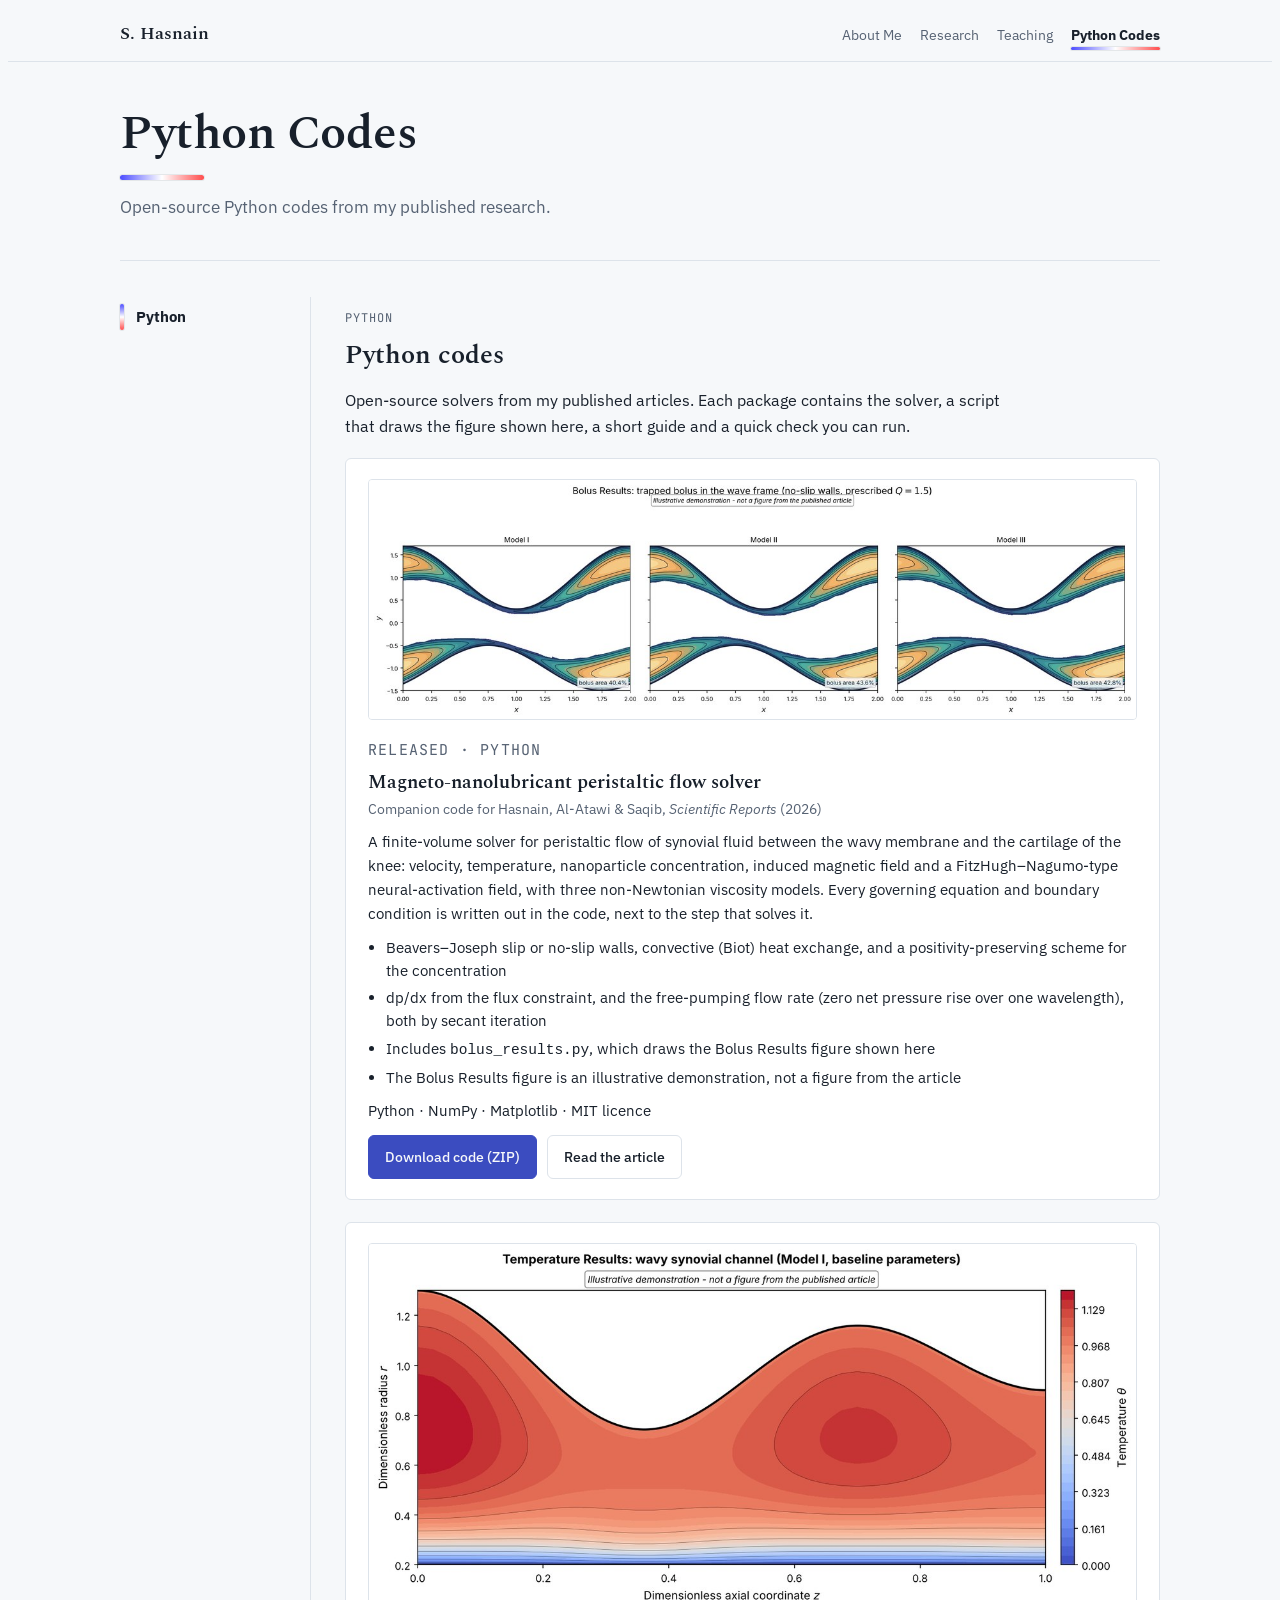
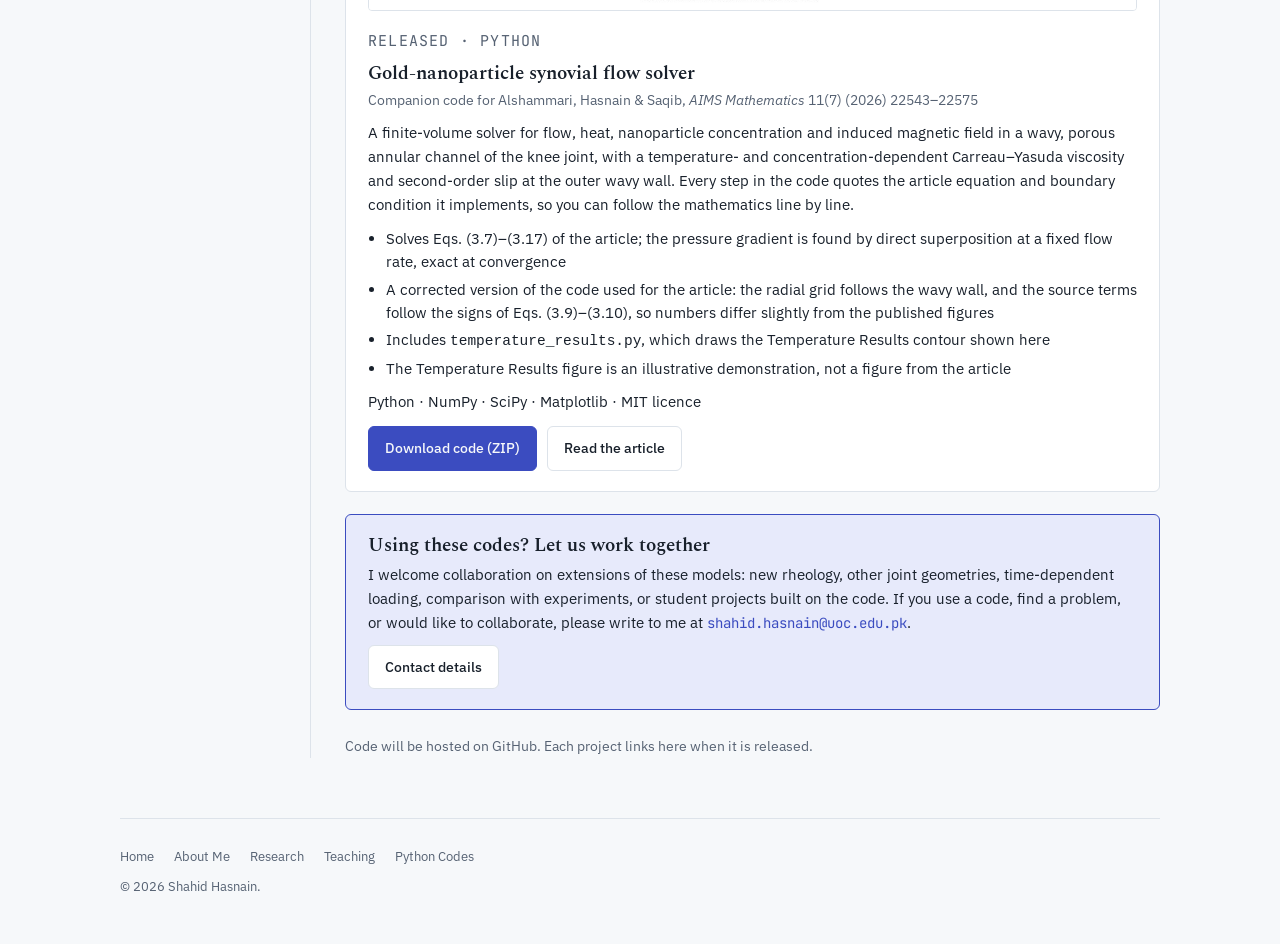
==== codes.html @ 3f94b934 "First version of the website" ====
<!doctype html>
<html lang="en">
<head>
<meta charset="utf-8">
<meta name="viewport" content="width=device-width, initial-scale=1">
<title>Python Codes · Shahid Hasnain, PhD</title>
<meta name="description" content="Shahid Hasnain, PhD: computational applied mathematician working on numerical methods for nonlinear PDEs, mathematical biology and biofluids.">
<link rel="preconnect" href="https://fonts.googleapis.com">
<link rel="preconnect" href="https://fonts.gstatic.com" crossorigin>
<link rel="stylesheet" href="https://fonts.googleapis.com/css2?family=Spectral:ital,wght@0,400;0,600;1,400&family=IBM+Plex+Sans:wght@400;500;600&family=JetBrains+Mono:wght@400;500&display=swap">
<link rel="stylesheet" href="style.css">
<script>document.documentElement.classList.add('js')</script>
</head>
<body>
<nav>
  <div class="wrap">
    <a class="name" href="index.html">S. Hasnain</a>
    <ul>
      <li><a href="about.html">About Me</a></li>
      <li><a href="research.html">Research</a></li>
      <li><a href="teaching.html">Teaching</a></li>
      <li><a href="codes.html" aria-current="page">Python Codes</a></li>
    </ul>
  </div>
</nav>

<main class="wrap" id="top">
  <header class="page-head">
    <h1>Python Codes</h1>
    <p>Open-source Python codes from my published research.</p>
  </header>

<div class="sub-layout">
  <aside class="subnav" aria-label="Python Codes">
    <ul>
      <li><a href="codes.html" aria-current="page">Python</a></li>
    </ul>
  </aside>
  <div class="sub-main">
  <section id="python">
    <header><p class="label">Python</p><h2>Python codes</h2></header>
    <div>
        <p class="panel-intro">Open-source solvers from my published articles. Each package contains the solver, a script that draws the figure shown here, a short guide and a quick check you can run.</p>
        <article class="code-item" id="code-scirep2026">
          <img src="code-scirep2026-bolus.jpg" alt="Bolus Results: trapped bolus in the wave frame for viscosity Models I, II and III, computed with the solver" width="1200" height="374" loading="lazy">
          <div>
            <p class="label">Released · Python</p>
            <h3>Magneto-nanolubricant peristaltic flow solver</h3>
            <p class="code-who">Companion code for Hasnain, Al-Atawi &amp; Saqib, <i>Scientific Reports</i> (2026)</p>
            <p>A finite-volume solver for peristaltic flow of synovial fluid between the wavy membrane and the cartilage of the knee: velocity, temperature, nanoparticle concentration, induced magnetic field and a FitzHugh–Nagumo-type neural-activation field, with three non-Newtonian viscosity models. Every governing equation and boundary condition is written out in the code, next to the step that solves it.</p>
            <ul class="code-points">
              <li>Beavers–Joseph slip or no-slip walls, convective (Biot) heat exchange, and a positivity-preserving scheme for the concentration</li>
              <li>dp/dx from the flux constraint, and the free-pumping flow rate (zero net pressure rise over one wavelength), both by secant iteration</li>
              <li>Includes <code>bolus_results.py</code>, which draws the Bolus Results figure shown here</li>
              <li>The Bolus Results figure is an illustrative demonstration, not a figure from the article</li>
            </ul>
            <p class="meta">Python · NumPy · Matplotlib · MIT licence</p>
            <p class="actions">
              <a class="btn primary" href="scirep2026-magneto-nanolubricant.zip" download>Download code (ZIP)</a>
              <a class="btn" href="https://doi.org/10.1038/s41598-026-71090-4" target="_blank" rel="noopener">Read the article</a>
            </p>
          </div>
        </article>
        <article class="code-item" id="code-aims2026">
          <img src="code-aims2026-contour.jpg" alt="Temperature Results: temperature contour over one wave period of the wavy synovial channel, Model I, computed with the solver" width="1200" height="572" loading="lazy">
          <div>
            <p class="label">Released · Python</p>
            <h3>Gold-nanoparticle synovial flow solver</h3>
            <p class="code-who">Companion code for Alshammari, Hasnain &amp; Saqib, <i>AIMS Mathematics</i> 11(7) (2026) 22543–22575</p>
            <p>A finite-volume solver for flow, heat, nanoparticle concentration and induced magnetic field in a wavy, porous annular channel of the knee joint, with a temperature- and concentration-dependent Carreau–Yasuda viscosity and second-order slip at the outer wavy wall. Every step in the code quotes the article equation and boundary condition it implements, so you can follow the mathematics line by line.</p>
            <ul class="code-points">
              <li>Solves Eqs. (3.7)–(3.17) of the article; the pressure gradient is found by direct superposition at a fixed flow rate, exact at convergence</li>
              <li>A corrected version of the code used for the article: the radial grid follows the wavy wall, and the source terms follow the signs of Eqs. (3.9)–(3.10), so numbers differ slightly from the published figures</li>
              <li>Includes <code>temperature_results.py</code>, which draws the Temperature Results contour shown here</li>
              <li>The Temperature Results figure is an illustrative demonstration, not a figure from the article</li>
            </ul>
            <p class="meta">Python · NumPy · SciPy · Matplotlib · MIT licence</p>
            <p class="actions">
              <a class="btn primary" href="aims2026-synovial-nanofluid.zip" download>Download code (ZIP)</a>
              <a class="btn" href="https://doi.org/10.3934/math.2026911" target="_blank" rel="noopener">Read the article</a>
            </p>
          </div>
        </article>
        <div class="collab-note">
          <h3>Using these codes? Let us work together</h3>
          <p>I welcome collaboration on extensions of these models: new rheology, other joint geometries, time-dependent loading, comparison with experiments, or student projects built on the code. If you use a code, find a problem, or would like to collaborate, please write to me at <span class="em">shahid.hasnain@uoc.edu.pk</span>.</p>
          <p class="actions"><a class="btn" href="about.html">Contact details</a></p>
        </div>
        <p class="note">Code will be hosted on GitHub. Each project links here when it is released.</p>
      
    </div>
  </section>

  </div>
</div>

  <footer>
    <ul class="foot-links">
      <li><a href="index.html">Home</a></li>
      <li><a href="about.html">About Me</a></li>
      <li><a href="research.html">Research</a></li>
      <li><a href="teaching.html">Teaching</a></li>
      <li><a href="codes.html">Python Codes</a></li>
    </ul>
    <p>© 2026 Shahid Hasnain.</p>
  </footer>
</main>
<script src="main.js"></script>
</body>
</html>
---- style.css ----
/* Layout: single reading column (max 1040px), hero splits into text + live Gray–Scott field, sections stacked with a left label rail on wide screens */
:root{
  --bg:#f6f8fa; --surface:#ffffff; --ink:#18202b; --muted:#566273; --line:#dde3ea;
  --accent:#3b4cc0; --accent-soft:#e7eafb; --warm:#b40426;
  --display:"Spectral", Georgia, "Times New Roman", serif;
  --body:"IBM Plex Sans", system-ui, -apple-system, "Segoe UI", sans-serif;
  --mono:"JetBrains Mono", ui-monospace, "SFMono-Regular", Consolas, monospace;
}
@media (prefers-color-scheme: dark){
  :root:not([data-theme="light"]){
    --bg:#10141b; --surface:#171d26; --ink:#e6eaf0; --muted:#9aa6b6; --line:#28313d;
    --accent:#8e9cf2; --accent-soft:#1e2540; --warm:#f07a8a; color-scheme:dark;
  }
}
:root[data-theme="dark"]{
  --bg:#10141b; --surface:#171d26; --ink:#e6eaf0; --muted:#9aa6b6; --line:#28313d;
  --accent:#8e9cf2; --accent-soft:#1e2540; --warm:#f07a8a; color-scheme:dark;
}
*{box-sizing:border-box}
body{background:var(--bg);color:var(--ink);font-family:var(--body);font-size:16px;line-height:1.6;padding-inline:20px}
a{color:var(--accent);text-decoration-thickness:1px;text-underline-offset:3px}
a:focus-visible,button:focus-visible{outline:2px solid var(--accent);outline-offset:3px;border-radius:3px}
.wrap{max-width:1040px;margin:0 auto}
h1,h2,h3{font-family:var(--display);font-weight:600;text-wrap:balance;line-height:1.15;margin:0}
.label{font-family:var(--mono);font-size:12px;letter-spacing:.08em;text-transform:uppercase;color:var(--muted)}

/* nav */
nav{position:sticky;top:env(safe-area-inset-top,0px);z-index:5;background:var(--bg);border-bottom:1px solid var(--line);margin-inline:-20px;padding:12px 20px}
nav .wrap{display:flex;gap:20px;align-items:center;justify-content:space-between;flex-wrap:wrap}
nav .name{font-family:var(--display);font-weight:600;font-size:18px;color:var(--ink);text-decoration:none}
nav ul{list-style:none;display:flex;gap:18px;margin:0;padding:0;flex-wrap:wrap}
nav ul a{color:var(--muted);text-decoration:none;font-size:14px}
nav ul a:hover{color:var(--accent)}

/* hero */
.hero{display:grid;grid-template-columns:1fr;gap:48px;align-items:center;padding-block:24px 48px}
.hero > *{min-width:0}
.hero h1{font-size:clamp(38px,6vw,58px);letter-spacing:-.01em}
.hero .role{font-size:17px;color:var(--ink);font-weight:500;margin:10px 0 18px}
.thesis{font-family:var(--display);font-style:italic;font-size:clamp(21px,2.6vw,26px);line-height:1.4;max-width:44ch;margin:0 0 12px}
.thesis em{color:var(--accent);font-style:italic}
.actions{display:flex;gap:12px;flex-wrap:wrap}
.btn{display:inline-flex;align-items:center;gap:8px;padding:10px 16px;border-radius:6px;font-size:14px;font-weight:500;text-decoration:none;border:1px solid var(--line);color:var(--ink);background:var(--surface);cursor:pointer;font-family:inherit}
.btn.primary{background:var(--accent);border-color:var(--accent);color:var(--bg)}
.field{margin:0}
.field canvas{display:block;width:100%;max-width:100%;aspect-ratio:1;border-radius:4px;image-rendering:pixelated;background:#3b4cc0}
.field figcaption{font-family:var(--mono);font-size:12px;color:var(--muted);margin-top:10px;line-height:1.5}
.eq{font-family:var(--mono);font-size:12.5px;color:var(--ink);margin-top:6px;overflow-x:auto;white-space:nowrap}

/* metrics */
.metrics{display:grid;grid-template-columns:repeat(4,1fr);border-block:1px solid var(--line);margin-bottom:8px}
.metric{padding:18px 4px}
.metric + .metric{border-left:1px solid var(--line);padding-left:20px}
.metric b{display:block;font-family:var(--display);font-size:32px;font-weight:600;font-variant-numeric:tabular-nums;line-height:1.1}
.metric span{font-size:13px;color:var(--muted)}
.metrics-note{font-size:12px;color:var(--muted);margin:0 0 8px}

/* sections */
section{display:grid;grid-template-columns:200px 1fr;gap:32px;padding-block:52px;border-bottom:1px solid var(--line)}
section > *{min-width:0}
section > header h2{font-size:26px;margin-top:6px}
.prose{max-width:66ch}
.prose p{margin:0 0 14px}

.themes{display:grid;grid-template-columns:repeat(3,1fr);gap:28px}
.theme h3{font-size:19px;margin:8px 0 8px}
.theme p{margin:0;color:var(--muted);font-size:15px}
.theme .label{color:var(--warm)}

.grant{background:var(--surface);border:1px solid var(--line);border-radius:6px;padding:20px 22px;margin-top:24px;max-width:66ch}
.grant h3{font-size:18px;margin:6px 0 6px}
.grant p{margin:0;font-size:15px;color:var(--muted)}

/* publications */
.pub-tools{display:flex;gap:8px;margin-bottom:18px;flex-wrap:wrap}
.chip{font-family:var(--mono);font-size:12px;padding:5px 10px;border-radius:99px;border:1px solid var(--line);background:transparent;color:var(--muted);cursor:pointer}
.chip[aria-pressed="true"]{background:linear-gradient(90deg,#6d91bf 0%,#a7c0ca 35%,#e1d8e1 70%,#d8c6bc 100%);color:#18202b;font-weight:700;border-color:rgba(24,32,43,.15)}
ol.pubs{list-style:none;margin:0;padding:0;counter-reset:p}
ol.pubs li{display:grid;grid-template-columns:44px 1fr;gap:10px;padding-block:14px;border-top:1px solid var(--line)}
ol.pubs li > *{min-width:0}
ol.pubs .yr{font-family:var(--mono);font-size:13px;color:var(--muted);font-variant-numeric:tabular-nums;padding-top:2px}
ol.pubs .t{font-family:var(--display);font-size:17.5px;line-height:1.35;display:block}
ol.pubs .a{font-size:14px;color:var(--muted);display:block;margin-top:4px}
ol.pubs .a strong{color:var(--ink);font-weight:600}
ol.pubs .j{font-size:14px;display:block;margin-top:2px}
ol.pubs .j i{color:var(--ink)}
.tag{font-family:var(--mono);font-size:11.5px;font-weight:700;letter-spacing:.04em;color:#18202b;background:linear-gradient(90deg,#6d91bf 0%,#a7c0ca 35%,#e1d8e1 70%,#d8c6bc 100%);border:1px solid rgba(24,32,43,.12);border-radius:99px;padding:1px 9px;margin-left:8px;white-space:nowrap}
.ca{font-size:.8em;vertical-align:super;line-height:0;margin-left:1px}
.pub-note{font-size:13.5px;color:var(--muted);margin:0 0 6px}
.doi{font-family:var(--mono);font-size:12.5px;word-break:break-all}

/* timeline */
.tl{list-style:none;margin:0;padding:0}
.tl li{display:grid;grid-template-columns:140px 1fr;gap:16px;padding-block:14px;border-top:1px solid var(--line)}
.tl li > *{min-width:0}
.tl .when{font-family:var(--mono);font-size:13px;color:var(--muted);font-variant-numeric:tabular-nums;padding-top:3px}
.tl h3{font-size:18px}
#education .tl h3::after,#experience .tl h3::after,#certificates .tl h3::after{content:"";display:block;width:64px;height:4px;border-radius:2px;margin:7px 0 6px;background:linear-gradient(90deg,#4d4dff 0%,#ffffff 50%,#ff4d4d 100%);box-shadow:0 0 0 1px rgba(24,32,43,.08)}
.tl .where{font-size:14px;color:var(--muted);margin-top:2px}
.tl p{margin:6px 0 0;font-size:15px}
.sub{font-family:var(--display);font-size:20px;margin:30px 0 4px}
.sub:first-child{margin-top:0}

.cols{display:grid;grid-template-columns:repeat(2,1fr);gap:28px}
.cols > *{min-width:0}
.cols h3{font-size:18px;margin-bottom:8px}
.cols p,.cols ul{margin:0;font-size:15px}
.cols ul{padding-left:18px}

/* contact */
.contact{display:grid;grid-template-columns:repeat(2,1fr);gap:14px;max-width:640px}
.c{background:var(--surface);border:1px solid var(--line);border-radius:6px;padding:14px 16px;min-width:0}
.c .v{font-family:var(--mono);font-size:14px;word-break:break-all;margin-top:4px;display:block}
.copy{margin-top:8px;font-size:12px;padding:4px 10px}
.who{display:flex;gap:16px;align-items:center;margin-bottom:14px}
.avatar{width:72px;height:72px;border-radius:50%;object-fit:cover;border:2px solid var(--line);flex:none}
.classroom{grid-column:1/-1;margin:0 0 8px}
.classroom img{width:100%;border-radius:6px;display:block}
.classroom figcaption{font-size:13px;color:var(--muted);margin-top:8px}
.role .sep{color:var(--line);margin:0 4px}
.kw{list-style:none;display:flex;flex-wrap:wrap;gap:6px;margin:0 0 18px;padding:0}
.kw li{font-size:12.5px;padding:3px 10px;border-radius:99px;background:var(--accent-soft);color:var(--accent)}
.now{font-size:13.5px;color:var(--muted);margin:0 0 22px}
.journey{list-style:none;margin:0;padding:0;display:grid;grid-template-columns:repeat(2,1fr);gap:20px}
.stage{min-width:0;position:relative;padding-top:22px}
.stage::before{content:"";position:absolute;top:0;left:0;right:0;height:6px;border-radius:3px;background:linear-gradient(90deg,#2f1337 0%,#531e7d 10%,#5e59b0 20%,#6d91bf 30%,#a7c0ca 40%,#e1d8e1 50%,#cfb19c 60%,#bf735d 70%,#9d3a4f 80%,#62184b 90%,#2f1436 100%)}
.stage.next{grid-column:1/-1}
.stage.next dd{max-width:66ch}
.stage h3{font-size:20px;margin:6px 0 12px}
.stage dl{margin:0;display:grid;gap:4px}
.stage dt{font-family:var(--mono);font-size:11.5px;letter-spacing:.06em;text-transform:uppercase;color:var(--muted);margin-top:8px}
.stage dd{margin:0;font-size:15px}
.collab{margin:24px 0 0;font-size:15px;max-width:66ch}
.collab .label{display:block;margin-bottom:4px}
@media (max-width:820px){.journey{grid-template-columns:1fr}}
.answer{font-size:17px;max-width:46ch;margin:0 0 20px}
.answer em{color:var(--accent);font-style:normal;font-weight:500}
.kw2{display:grid;grid-template-columns:118px 1fr;gap:14px 16px;margin:0 0 22px;align-items:start}
.kw2 dt{font-family:var(--mono);font-size:13px;font-weight:500;letter-spacing:.08em;text-transform:uppercase;color:var(--muted);padding-top:7px}
.kw2 dd{margin:0;min-width:0}
.kw2 ul{list-style:none;display:flex;flex-wrap:wrap;gap:8px;margin:0;padding:0}
.kw2 li{font-size:14px;font-weight:600;line-height:1.35;padding:5px 13px;border-radius:99px;border:1px solid rgba(24,32,43,.12);background:linear-gradient(90deg,#a8a8ff 0%,#ffffff 50%,#ffa8a8 100%);color:#18202b}
@media (max-width:480px){.kw2{grid-template-columns:1fr;gap:4px}.kw2 dd{margin-bottom:8px}}
.kw2 li.emerging span{color:#4a5563;font-weight:500}
.tl .em{font-family:var(--mono);font-size:13px;word-break:break-all}
.tl .mark{color:var(--accent);font-weight:500}
/* banner: photo with title over a dark bottom gradient (text always light, independent of theme) */
:root{--on-image:#ffffff;--shade:rgba(10,14,24,.88)}
.banner{position:relative;margin:0 0 30px;border-radius:8px;overflow:hidden;background:#1b2130}
.banner img{display:block;width:100%;max-width:100%;aspect-ratio:16/8;object-fit:cover;object-position:50% 30%}
.banner-text{position:absolute;inset:auto 0 0 0;padding:90px 32px 28px;background:linear-gradient(to top,var(--shade) 0%,var(--shade) 35%,rgba(10,14,24,0) 100%);color:var(--on-image)}
.banner .kicker{font-family:var(--mono);font-size:13px;letter-spacing:.14em;text-transform:uppercase;margin:0 0 8px;opacity:.9}
.banner h1{color:var(--on-image);font-size:clamp(34px,5.5vw,58px)}
.banner .role{color:var(--on-image);opacity:.92;margin:8px 0 0;font-size:clamp(14px,1.8vw,18px);font-weight:400}
.banner .role .sep{color:var(--on-image);opacity:.5}
@media (max-width:640px){
  .banner img{aspect-ratio:4/5;object-position:35% 30%}
  .banner-text{padding:70px 18px 18px}
}
.tabs{position:relative;display:flex;gap:4px;border-bottom:1px solid var(--line);margin-bottom:22px;overflow-x:auto;padding-bottom:4px}
.tab{position:relative;display:inline-flex;flex-direction:column;align-items:center;font:inherit;font-size:14.5px;font-weight:500;padding:10px 14px;border:0;background:transparent;color:var(--muted);cursor:pointer;white-space:nowrap}
.tab::before{content:attr(data-label);font-weight:700;height:0;visibility:hidden;overflow:hidden}
.tab::after{content:"";position:absolute;left:14px;right:14px;bottom:-4px;height:2px;border-radius:1px;background:linear-gradient(90deg,#4d4dff 0%,#ffffff 50%,#ff4d4d 100%);opacity:0;transition:opacity .2s}
.tab:hover{color:var(--ink)}
.tab:hover::after{opacity:.45}
.tab[aria-selected="true"]{color:var(--ink);font-weight:700}
.tab[aria-selected="true"]::after{opacity:0}
.tab-ink{position:absolute;bottom:0;left:0;width:0;height:4px;border-radius:2px;background:linear-gradient(90deg,#4d4dff 0%,#ffffff 50%,#ff4d4d 100%);box-shadow:0 0 0 1px rgba(24,32,43,.08);transition:left .3s ease,width .3s ease;pointer-events:none}
@media (prefers-reduced-motion:reduce){.tab-ink{transition:none}}
.panel-intro{margin:0 0 18px;max-width:66ch}
.cards{display:grid;grid-template-columns:repeat(3,1fr);gap:16px}
.card{min-width:0;background:var(--surface);border:1px solid var(--line);border-radius:6px;padding:16px 18px;display:flex;flex-direction:column;gap:6px}
.card h3{font-size:17.5px}
.card p{margin:0;font-size:14.5px}
.card .meta{margin-top:auto;padding-top:8px;font-family:var(--mono);font-size:12px;color:var(--muted)}
.empty{border:1px dashed var(--line);border-radius:6px;padding:22px;max-width:66ch}
.empty h3{font-size:18px;margin-bottom:6px}
.empty p{margin:0;font-size:14.5px;color:var(--muted)}
.note{font-size:13.5px;color:var(--muted);margin:16px 0 0}
@media (max-width:820px){.cards{grid-template-columns:1fr}}
.svc{display:grid;grid-template-columns:repeat(3,1fr);gap:16px}
.svc-main{grid-column:1/-1;min-width:0;background:var(--accent-soft);border-radius:6px;padding:20px 22px;display:flex;flex-direction:column;gap:6px}
.svc-main h3{font-size:21px}
.svc-main p{margin:0;max-width:66ch;font-size:15px}
.levels{display:grid;grid-template-columns:repeat(3,1fr);gap:18px;margin:12px 0 4px}
.levels > *{min-width:0}
.lvl{font-family:var(--display);font-weight:600;font-size:16.5px;margin:0 0 10px}
.lvl::after{content:"";display:block;width:64px;height:4px;border-radius:2px;margin-top:6px;background:linear-gradient(90deg,#4d4dff 0%,#ffffff 50%,#ff4d4d 100%);box-shadow:0 0 0 1px rgba(24,32,43,.08)}
.levels .subjects{margin:0}
.levels .subjects li{font-size:13.5px;font-weight:700;color:#18202b;background:linear-gradient(90deg,#6d91bf 0%,#a7c0ca 35%,#e1d8e1 70%,#d8c6bc 100%);border:1px solid rgba(24,32,43,.12);padding:3px 11px}
.svc-meta{display:grid;gap:4px;margin-top:8px;padding-top:12px;border-top:1px solid var(--line)}
.svc-meta p{font-size:14.5px}
@media (max-width:820px){.levels{grid-template-columns:1fr}}
.subjects{list-style:none;display:flex;flex-wrap:wrap;gap:6px;margin:8px 0 0;padding:0}
.subjects li{font-size:13px;padding:3px 10px;border-radius:99px;background:var(--surface);color:var(--ink);border:1px solid var(--line)}
.acad{display:grid;grid-template-columns:repeat(2,1fr);gap:24px;margin-top:32px;padding-top:20px;border-top:1px solid var(--line)}
.acad > *{min-width:0}
.acad p{margin:4px 0 0;font-size:14.5px}
@media (max-width:820px){.svc,.acad{grid-template-columns:1fr}}
.role-tag{font-family:var(--mono);font-size:11.5px;font-weight:700;letter-spacing:.04em;color:#18202b;background:linear-gradient(90deg,#6d91bf 0%,#a7c0ca 35%,#e1d8e1 70%,#d8c6bc 100%);border:1px solid rgba(24,32,43,.12);border-radius:99px;padding:1px 9px;margin-right:8px;white-space:nowrap}
footer{padding-block:28px 40px;font-size:13px;color:var(--muted)}

@media (max-width:820px){
  .hero{grid-template-columns:1fr;gap:28px;padding-block:36px 32px}
  .field{max-width:420px}
  section{grid-template-columns:1fr;gap:16px;padding-block:40px}
  .themes,.cols{grid-template-columns:1fr}
  .metrics{grid-template-columns:repeat(2,1fr)}
  .metric:nth-child(3){border-left:0;padding-left:4px}
  .metric:nth-child(n+3){border-top:1px solid var(--line)}
  .tl li{grid-template-columns:1fr;gap:4px}
  .contact{grid-template-columns:1fr}
  nav ul{gap:12px}
}
@media (prefers-reduced-motion:reduce){*{scroll-behavior:auto!important}}
html{scroll-behavior:smooth}
section,#top{scroll-margin-top:70px}

/* ---------- multi-page additions ---------- */
/* current page in the menu: bold text with the bwr line */
nav ul a{position:relative;padding-bottom:4px}
nav ul a[aria-current="page"]{color:var(--ink);font-weight:700}
nav ul a[aria-current="page"]::after{content:"";position:absolute;left:0;right:0;bottom:-2px;height:3px;border-radius:2px;background:linear-gradient(90deg,#4d4dff 0%,#ffffff 50%,#ff4d4d 100%);box-shadow:0 0 0 1px rgba(24,32,43,.08)}

/* page title on inner pages */
.page-head{padding-block:44px 8px;border-bottom:1px solid var(--line)}
.page-head h1{font-size:clamp(34px,5vw,48px);letter-spacing:-.01em}
.page-head h1::after{content:"";display:block;width:84px;height:5px;border-radius:3px;margin-top:14px;background:linear-gradient(90deg,#4d4dff 0%,#ffffff 50%,#ff4d4d 100%);box-shadow:0 0 0 1px rgba(24,32,43,.08)}
.page-head p{max-width:62ch;color:var(--muted);font-size:16.5px;margin:14px 0 32px}

/* home page: cards linking to each page */
.explore{display:grid;grid-template-columns:repeat(3,1fr);gap:16px}
.card.go{color:var(--ink);text-decoration:none;transition:transform .2s ease,box-shadow .2s ease,border-color .2s ease}
.card.go h3::after{content:" →";color:var(--muted);transition:margin .2s ease}
.card.go:hover{transform:translateY(-3px);box-shadow:0 8px 22px rgba(24,32,43,.08);border-color:var(--accent)}
@media (max-width:820px){.explore{grid-template-columns:1fr}}
@media (prefers-reduced-motion:reduce){.card.go{transition:none}.card.go:hover{transform:none}}

/* footer menu */
footer{border-top:1px solid var(--line);margin-top:8px}
.foot-links{list-style:none;display:flex;flex-wrap:wrap;gap:8px 20px;margin:0 0 10px;padding:0}
.foot-links a{color:var(--muted);text-decoration:none}
.foot-links a:hover{color:var(--accent)}
footer p{margin:0}
main > section:last-of-type{border-bottom:0}

/* ---------- home page ---------- */
.home-hero{position:relative;padding-block:56px 52px;border-bottom:1px solid var(--line);overflow:hidden}
.hh{position:relative;display:grid;grid-template-columns:1.25fr .75fr;gap:48px;align-items:center}
.hh > *{min-width:0}
.hh h1{font-size:clamp(40px,6vw,64px);letter-spacing:-.01em;margin-top:10px}
.hh .role{font-size:19px;font-weight:500;margin:12px 0 8px}
.tagline{font-family:var(--display);font-style:italic;font-size:clamp(20px,2.4vw,25px);line-height:1.4;color:var(--muted);max-width:30ch;margin:0 0 26px}
.hh-photo{margin:0;justify-self:center;width:min(330px,100%);padding:6px;border-radius:24px;
  background:linear-gradient(135deg,#2f1337 0%,#5e59b0 22%,#a7c0ca 42%,#e1d8e1 52%,#cfb19c 64%,#9d3a4f 82%,#2f1436 100%);
  box-shadow:0 18px 50px rgba(94,89,176,.28)}
.hh-photo img{display:block;width:100%;height:auto;border-radius:19px;background:#fff}
/* soft, blurred twilight shapes drifting behind the hero */
.blobs span{position:absolute;border-radius:50%;filter:blur(70px);opacity:.30;pointer-events:none}
.blobs span:nth-child(1){width:360px;height:360px;background:#6d91bf;top:-80px;right:6%;animation:drift1 22s ease-in-out infinite alternate}
.blobs span:nth-child(2){width:300px;height:300px;background:#cfb19c;bottom:-120px;right:30%;animation:drift2 26s ease-in-out infinite alternate}
.blobs span:nth-child(3){width:240px;height:240px;background:#5e59b0;top:30%;left:-80px;opacity:.18;animation:drift1 30s ease-in-out infinite alternate-reverse}
@keyframes drift1{to{transform:translate(-60px,50px) scale(1.12)}}
@keyframes drift2{to{transform:translate(70px,-40px) scale(.9)}}
/* photo reveals with a smooth wipe on load */
.js .hh-photo{animation:photoIn 1.1s cubic-bezier(.2,.7,.2,1) both .15s}
@keyframes photoIn{from{clip-path:inset(0 0 100% 0);opacity:0;transform:translateY(12px)}to{clip-path:inset(0 0 0 0);opacity:1;transform:none}}
.js .hh-text > *{animation:fadeUp .8s ease both}
.js .hh-text > *:nth-child(2){animation-delay:.08s}.js .hh-text > *:nth-child(3){animation-delay:.16s}
.js .hh-text > *:nth-child(4){animation-delay:.24s}.js .hh-text > *:nth-child(5){animation-delay:.32s}
@keyframes fadeUp{from{opacity:0;transform:translateY(14px)}to{opacity:1;transform:none}}
/* sections fade and slide in on scroll */
.js .reveal{opacity:0;transform:translateY(22px);transition:opacity .8s ease,transform .8s ease}
.js .reveal.in{opacity:1;transform:none}
/* featured research */
.feat{display:grid;grid-template-columns:repeat(3,1fr);gap:18px}
.feat-card{display:flex;flex-direction:column;min-width:0;background:var(--surface);border:1px solid var(--line);border-radius:8px;overflow:hidden;color:var(--ink);text-decoration:none;transition:transform .25s ease,box-shadow .25s ease}
.feat-card:hover{transform:translateY(-4px);box-shadow:0 12px 28px rgba(24,32,43,.10)}
.thumb{overflow:hidden;aspect-ratio:8/5;background:#e7eafb}
.thumb img{display:block;width:100%;height:100%;object-fit:cover;transition:transform .6s ease}
.feat-card:hover .thumb img{transform:scale(1.08)}
.fc-body{padding:16px 18px 18px;display:flex;flex-direction:column;gap:8px;flex:1}
.fc-body h3{font-size:17.5px;line-height:1.3}
.fc-body > p:not(.label){margin:0;font-size:14.5px;color:var(--muted)}
.fc-tags{display:flex;flex-wrap:wrap;gap:6px;margin-top:auto;padding-top:6px}
.fc-tags .tag{margin-left:0}
/* services teaser */
.svc-photo{position:relative;margin:0 0 18px;border-radius:8px;overflow:hidden;background:#1b2130}
.svc-photo img{display:block;width:100%;aspect-ratio:16/6;object-fit:cover;object-position:50% 28%}
.svc-photo figcaption{position:absolute;inset:auto 0 0 0;padding:60px 22px 16px;color:#fff;font-family:var(--display);font-size:clamp(18px,2.2vw,24px);background:linear-gradient(to top,rgba(10,14,24,.85),rgba(10,14,24,0))}
.svc4{display:grid;grid-template-columns:repeat(4,1fr);gap:14px}
.svc-card{min-width:0;display:flex;flex-direction:column;gap:6px;padding:16px;background:var(--surface);border:1px solid var(--line);border-radius:8px;color:var(--ink);text-decoration:none;transition:transform .25s ease,box-shadow .25s ease,border-color .25s ease}
.svc-card:hover{transform:translateY(-3px);box-shadow:0 10px 24px rgba(24,32,43,.08);border-color:var(--accent)}
.svc-card h3{font-size:16.5px}
.svc-card p{margin:0;font-size:14px;color:var(--muted)}
.ico{display:inline-grid;place-items:center;width:42px;height:42px;border-radius:12px;color:#18202b;
  background:linear-gradient(135deg,#6d91bf 0%,#a7c0ca 40%,#e1d8e1 75%,#d8c6bc 100%);margin-bottom:4px}
/* institutions: slowly scrolling row */
.marquee{overflow:hidden;-webkit-mask-image:linear-gradient(90deg,transparent,#000 8%,#000 92%,transparent);mask-image:linear-gradient(90deg,transparent,#000 8%,#000 92%,transparent)}
.marquee-track{list-style:none;display:flex;width:max-content;gap:0;margin:0;padding:6px 0;animation:marq 42s linear infinite}
.marquee:hover .marquee-track{animation-play-state:paused}
.marquee-track li{font-family:var(--display);font-size:20px;font-weight:600;white-space:nowrap;padding:0 26px;display:flex;align-items:center;gap:26px}
.marquee-track li::after{content:"";width:22px;height:4px;border-radius:2px;background:linear-gradient(90deg,#4d4dff,#fff 50%,#ff4d4d);box-shadow:0 0 0 1px rgba(24,32,43,.08);margin-left:26px}
@keyframes marq{to{transform:translateX(-50%)}}
/* closing call to action */
.cta{position:relative;margin-block:52px 44px;padding:38px 32px 32px;border-radius:10px;background:var(--surface);border:1px solid var(--line);overflow:hidden}
.cta::before{content:"";position:absolute;top:0;left:0;right:0;height:5px;background:linear-gradient(90deg,#4d4dff 0%,#ffffff 50%,#ff4d4d 100%)}
.cta h2{font-size:clamp(24px,3vw,30px);max-width:26ch}
.cta p{color:var(--muted);max-width:60ch;margin:12px 0 22px}
@media (max-width:820px){
  .hh{grid-template-columns:1fr;gap:28px}
  .hh-photo{order:-1;width:200px;justify-self:start;border-radius:20px}
  .hh-photo img{border-radius:15px}
  .feat,.svc4{grid-template-columns:1fr}
  .svc-photo img{aspect-ratio:16/9}
}
@media (min-width:821px) and (max-width:1000px){.svc4{grid-template-columns:repeat(2,1fr)}}
@media (prefers-reduced-motion:reduce){
  .blobs span,.marquee-track,.js .hh-photo,.js .hh-text > *{animation:none}
  .js .reveal{opacity:1;transform:none;transition:none}
  .marquee-track{flex-wrap:wrap;width:auto}
  .feat-card,.svc-card,.thumb img{transition:none}
}

/* ---------- contact page ---------- */
.contact-wrap{display:grid;grid-template-columns:.9fr 1.1fr;gap:36px;padding-block:44px 52px;align-items:start}
.contact-wrap > *{min-width:0}
.side-photo{margin:0 0 22px;width:min(260px,100%);padding:5px;border-radius:20px;
  background:linear-gradient(135deg,#2f1337 0%,#5e59b0 22%,#a7c0ca 42%,#e1d8e1 52%,#cfb19c 64%,#9d3a4f 82%,#2f1436 100%);
  box-shadow:0 14px 40px rgba(94,89,176,.22)}
.side-photo img{display:block;width:100%;height:auto;border-radius:16px}
.clist{list-style:none;margin:0;padding:0;display:grid;gap:14px}
.clist li{display:flex;gap:14px;align-items:flex-start}
.clist li > div{min-width:0;display:flex;flex-direction:column;gap:2px}
.clist a,.clist li > div > span:not(.label){font-family:var(--mono);font-size:14px;word-break:break-all;color:var(--ink)}
.clist a{color:var(--accent)}
.clist small{font-size:12.5px;color:var(--muted)}
.clist .copy{align-self:flex-start;margin-top:4px}
.clist .ico{flex:none;margin:0}
.profiles{display:flex;flex-wrap:wrap;gap:10px;margin-top:20px}
.form-card{display:block;background:var(--surface);border:1px solid var(--line);border-radius:10px;padding:30px 28px 26px;position:relative;overflow:hidden}
.form-card::before{content:"";position:absolute;top:0;left:0;right:0;height:5px;background:linear-gradient(90deg,#4d4dff 0%,#ffffff 50%,#ff4d4d 100%)}
.form-card h2{font-size:26px}
.form-intro{color:var(--muted);margin:8px 0 22px}
#enquiry{display:grid;gap:16px}
.row2{display:grid;grid-template-columns:1fr 1fr;gap:16px}
.field{display:flex;flex-direction:column;gap:6px;margin:0;min-width:0}
.field > span,.modes legend{font-size:13.5px;font-weight:600}
.field i{color:var(--accent);font-style:normal}
.field input,.field select,.field textarea{font:inherit;font-size:15px;color:var(--ink);background:var(--bg);border:1px solid var(--line);border-radius:8px;padding:11px 12px;width:100%;
  transition:border-color .25s ease,box-shadow .35s ease,background-color .25s ease}
.field textarea{resize:vertical;min-height:140px}
/* soft twilight_shifted glow when a field is selected */
.field input:focus,.field select:focus,.field textarea:focus{outline:none;border-color:#6d91bf;background:var(--surface);
  box-shadow:0 0 0 4px rgba(109,145,191,.22),0 0 22px rgba(207,177,156,.45)}
.field.bad input,.field.bad select,.field.bad textarea{border-color:#c0392b;box-shadow:0 0 0 3px rgba(192,57,43,.12)}
.modes{border:0;padding:0;display:flex;flex-wrap:wrap;gap:10px;flex-direction:row}
.modes legend{padding:0;margin-bottom:6px;width:100%}
.modes label{cursor:pointer}
.modes input{position:absolute;opacity:0;pointer-events:none}
.modes label span{display:inline-block;padding:7px 16px;border-radius:99px;border:1px solid var(--line);font-size:14px;color:var(--muted);transition:all .25s ease}
.modes input:checked + span{color:#18202b;font-weight:700;border-color:rgba(24,32,43,.15);
  background:linear-gradient(90deg,#6d91bf 0%,#a7c0ca 35%,#e1d8e1 70%,#d8c6bc 100%)}
.modes input:focus-visible + span{box-shadow:0 0 0 4px rgba(109,145,191,.3)}
.hp{position:absolute;left:-9999px;width:1px;height:1px;opacity:0}
.send{justify-self:start;padding:12px 22px;font-size:15px}
.send[disabled]{opacity:.6;cursor:wait}
.form-status{margin:0;font-size:14.5px;min-height:1.4em}
.form-status.ok{color:#1e7a46;font-weight:600}
.form-status.err{color:#c0392b;font-weight:600}
@media (max-width:820px){.contact-wrap{grid-template-columns:1fr}.row2{grid-template-columns:1fr}.side-photo{width:180px}}
@media (prefers-reduced-motion:reduce){.field input,.field select,.field textarea,.modes label span{transition:none}}

/* publication list: let role badges wrap onto a new line on narrow screens */
ol.pubs .j{display:flex;flex-wrap:wrap;align-items:baseline;column-gap:6px;row-gap:4px}
ol.pubs .j .tag{margin-left:0}

/* theses & books tab: cover on the left, text on the right; stacks on phones */
.th-list{display:grid;gap:22px}
.th-item{display:grid;grid-template-columns:150px 1fr;gap:22px;align-items:start;background:var(--surface);border:1px solid var(--line);border-radius:6px;padding:20px 22px;min-width:0}
.th-item > *{min-width:0}
.th-item img{width:100%;height:auto;border-radius:3px;border:1px solid var(--line);box-shadow:0 4px 14px rgba(24,32,43,.10)}
.th-item h3{font-size:19px;margin:6px 0 4px}
.th-item .who{font-size:14px;color:var(--muted);margin:0 0 10px}
.th-item p{margin:0 0 10px;font-size:15px;max-width:66ch}
.th-item .facts{display:grid;grid-template-columns:96px 1fr;gap:4px 12px;margin:12px 0;font-size:14px}
.th-item .facts dt{font-family:var(--mono);font-size:11.5px;letter-spacing:.06em;text-transform:uppercase;color:var(--muted);padding-top:2px}
.th-item .facts dd{margin:0}
.th-item .actions{margin:12px 0 0}
@media (max-width:640px){.th-item{grid-template-columns:1fr;padding:18px}.th-item img{max-width:170px}}

/* released code item: picture on top, text below */
.code-item{display:grid;grid-template-columns:1fr;gap:18px;max-width:820px;align-items:start;background:var(--surface);border:1px solid var(--line);border-radius:6px;padding:20px 22px;margin:0 0 22px}
.code-item > *{min-width:0}
.code-item img{width:100%;height:auto;border-radius:4px;border:1px solid var(--line)}
.code-item h3{font-size:19px;margin:6px 0 4px}
.code-item .code-who{font-size:14px;color:var(--muted);margin:0 0 10px}
.code-item p{margin:0 0 10px;font-size:15px}
.code-item .code-points{margin:0 0 10px;padding-left:18px;font-size:14.5px}
.code-item .code-points li{margin-bottom:4px}
.code-item .actions{margin:12px 0 0;display:flex;gap:10px;flex-wrap:wrap}
@media (max-width:820px){.code-item{padding:18px}}

/* ---------- contact page: embossed (neumorphic) look ---------- */
body.neu{
  --bg:#e3e8ef; --surface:#e3e8ef; --line:#cdd5df;
  --neu-hi:#ffffff; --neu-lo:#b4bfcd; --neu-ink:#2b3645;
  --raise:9px 9px 18px var(--neu-lo),-9px -9px 18px var(--neu-hi);
  --raise-sm:5px 5px 10px var(--neu-lo),-5px -5px 10px var(--neu-hi);
  --press:inset 5px 5px 10px var(--neu-lo),inset -5px -5px 10px var(--neu-hi);
  --press-sm:inset 3px 3px 6px var(--neu-lo),inset -3px -3px 6px var(--neu-hi);
}
@media (prefers-color-scheme: dark){
  :root:not([data-theme="light"]) body.neu{--bg:#1b212b;--surface:#1b212b;--line:#2a3340;--neu-hi:#28303d;--neu-lo:#0e1218;--neu-ink:#dfe5ee}
}
:root[data-theme="dark"] body.neu{--bg:#1b212b;--surface:#1b212b;--line:#2a3340;--neu-hi:#28303d;--neu-lo:#0e1218;--neu-ink:#dfe5ee}

/* embossed page title */
.neu .page-head{border-bottom:0;padding-block:48px 4px}
.neu .emboss-title{display:inline-block;font-family:var(--body);font-weight:700;letter-spacing:.14em;text-transform:uppercase;
  font-size:clamp(30px,5vw,46px);color:var(--neu-ink);padding:18px 40px;border-radius:999px;
  background:var(--bg);box-shadow:var(--raise);
  text-shadow:1px 1px 0 var(--neu-hi),-1px -1px 1px var(--neu-lo);
  animation:neu-rise 1.1s cubic-bezier(.2,.7,.2,1) both}
.neu .emboss-title::after{display:none}
@keyframes neu-rise{
  0%{box-shadow:0 0 0 var(--neu-lo),0 0 0 var(--neu-hi);opacity:.4}
  100%{box-shadow:9px 9px 18px var(--neu-lo),-9px -9px 18px var(--neu-hi);opacity:1}}

/* raised panels */
.neu .contact-side,.neu .form-card{background:var(--bg);border:0;border-radius:28px;box-shadow:var(--raise);padding:30px 28px}
.neu .form-card::before{display:none}
.neu .form-card h2{color:var(--neu-ink);text-shadow:1px 1px 0 var(--neu-hi)}
.neu .side-photo{background:var(--bg);padding:8px;border-radius:24px;box-shadow:var(--raise-sm)}
.neu .ico{background:var(--bg);color:var(--accent);border-radius:50%;box-shadow:var(--raise-sm)}

/* inset fields */
.neu .field input,.neu .field select,.neu .field textarea{background:var(--bg);border:0;border-radius:14px;padding:13px 16px;box-shadow:var(--press)}
.neu .field input:focus,.neu .field select:focus,.neu .field textarea:focus{background:var(--bg);
  box-shadow:inset 7px 7px 14px var(--neu-lo),inset -7px -7px 14px var(--neu-hi),0 0 0 2px var(--accent)}
.neu .field.bad input,.neu .field.bad select,.neu .field.bad textarea{box-shadow:var(--press),0 0 0 2px #c0392b}

/* raised buttons and chips that press in */
.neu .btn{background:var(--bg);border:0;border-radius:999px;color:var(--accent);font-weight:600;box-shadow:var(--raise-sm);transition:box-shadow .2s ease,transform .2s ease}
.neu .btn:hover{transform:translateY(-1px)}
.neu .btn:active{transform:none;box-shadow:var(--press-sm)}
.neu .send{padding:14px 34px;min-width:200px;justify-content:center;font-size:16px}
.neu .modes label span{background:var(--bg);border:0;box-shadow:var(--raise-sm)}
.neu .modes input:checked + span{background:var(--bg);color:var(--accent);box-shadow:var(--press-sm)}
.neu footer{border-top-color:var(--line)}
@media (max-width:820px){.neu .contact-side,.neu .form-card{padding:24px 20px;border-radius:22px}.neu .emboss-title{padding:14px 28px}}
@media (prefers-reduced-motion:reduce){.neu .emboss-title{animation:none}.neu .btn{transition:none}}
.neu .clist li > div > span:not(.label){word-break:normal;overflow-wrap:break-word}

/* ---------- section pages: sub-menu on the left, content on the right (as on Dr Sert's site) ---------- */
.sub-layout{display:grid;grid-template-columns:190px 1fr;padding-block:36px 52px;align-items:start}
.sub-layout > *{min-width:0}
.subnav{position:sticky;top:78px;padding-right:26px}
.subnav ul{list-style:none;margin:0;padding:0;display:grid;gap:2px}
.subnav a{position:relative;display:block;padding:8px 0 8px 16px;color:var(--muted);text-decoration:none;font-size:15px}
.subnav a:hover{color:var(--accent)}
.subnav a[aria-current="page"]{color:var(--ink);font-weight:700}
.subnav a[aria-current="page"]::before{content:"";position:absolute;left:0;top:7px;bottom:7px;width:4px;border-radius:2px;background:linear-gradient(180deg,#4d4dff 0%,#ffffff 50%,#ff4d4d 100%);box-shadow:0 0 0 1px rgba(24,32,43,.08)}
.sub-main{border-left:1px solid var(--line);padding-left:34px}
.sub-main > section{display:block;padding-block:0 36px;margin-bottom:36px;border-bottom:1px solid var(--line)}
.sub-main > section:last-child{border-bottom:0;margin-bottom:0;padding-bottom:0}
.sub-main > section > header{margin-bottom:18px}
.sub-main .contact-wrap{padding-block:4px 0}
@media (max-width:1000px){.sub-main .contact-wrap{grid-template-columns:1fr}}
/* small "to be added" box */
.empty-sm{border:1px dashed var(--line);border-radius:6px;padding:14px 16px;font-size:14px;color:var(--muted)}
/* team / theses: three columns */
.team3{display:grid;grid-template-columns:repeat(3,1fr);gap:18px}
.team3 > *{min-width:0}
.team-col h3{font-size:17.5px;margin-bottom:10px}
.team-col h3::after{content:"";display:block;width:64px;height:4px;border-radius:2px;margin-top:7px;background:linear-gradient(90deg,#4d4dff 0%,#ffffff 50%,#ff4d4d 100%);box-shadow:0 0 0 1px rgba(24,32,43,.08)}
/* current studies list */
ol.studies{list-style:none;margin:0;padding:0}
ol.studies li{padding-block:14px;border-top:1px solid var(--line)}
ol.studies h3{font-size:18px}
ol.studies h3::after{content:"";display:block;width:64px;height:4px;border-radius:2px;margin:7px 0 6px;background:linear-gradient(90deg,#4d4dff 0%,#ffffff 50%,#ff4d4d 100%);box-shadow:0 0 0 1px rgba(24,32,43,.08)}
ol.studies p{margin:0;font-size:15px;max-width:66ch}
/* home hero without the portrait */
.hh.solo{grid-template-columns:1fr}
.hh.solo .tagline{max-width:40ch}
@media (max-width:820px){
  .sub-layout{grid-template-columns:1fr;padding-top:20px}
  .subnav{position:static;padding:0 0 14px;margin-bottom:24px;border-bottom:1px solid var(--line)}
  .subnav ul{display:flex;flex-wrap:wrap;gap:8px}
  .subnav a{padding:6px 13px;border:1px solid var(--line);border-radius:99px;font-size:14px}
  .subnav a[aria-current="page"]{border-color:rgba(24,32,43,.15);background:linear-gradient(90deg,#6d91bf 0%,#a7c0ca 35%,#e1d8e1 70%,#d8c6bc 100%);color:#18202b}
  .subnav a[aria-current="page"]::before{display:none}
  .sub-main{border-left:0;padding-left:0}
  .team3{grid-template-columns:1fr}
}

/* article -> code links */
ol.pubs .links{display:flex;flex-wrap:wrap;align-items:center;gap:6px 12px;margin-top:2px}
.code-link{display:inline-flex;align-items:center;gap:6px;font-family:var(--mono);font-size:12px;font-weight:500;line-height:1;padding:5px 10px;border-radius:99px;border:1px solid var(--accent);color:var(--accent);background:var(--accent-soft);text-decoration:none;white-space:nowrap}
.code-link span{font-weight:700}
.code-link:hover{background:var(--accent);color:var(--bg)}
.code-item{scroll-margin-top:84px}
.code-item:target{outline:2px solid var(--accent);outline-offset:10px;border-radius:6px}
/* collaboration invitation on the codes page */
.collab-note{max-width:820px;margin:0 0 26px;padding:20px 22px;border:1px solid var(--accent);border-radius:6px;background:var(--accent-soft)}
.collab-note h3{font-size:19px;margin:0 0 6px}
.collab-note p{margin:0 0 10px;font-size:15px}
.collab-note .em{font-family:var(--mono);font-size:14px;color:var(--accent);word-break:break-all}
.collab-note .actions{margin:4px 0 0}

/* contact page without the enquiry form: one full-width embossed card */
.contact-wrap.solo{grid-template-columns:1fr;max-width:880px}
.contact-wrap.solo .clist{grid-template-columns:repeat(2,minmax(0,1fr));gap:22px 28px}
@media (max-width:700px){.contact-wrap.solo .clist{grid-template-columns:1fr}}
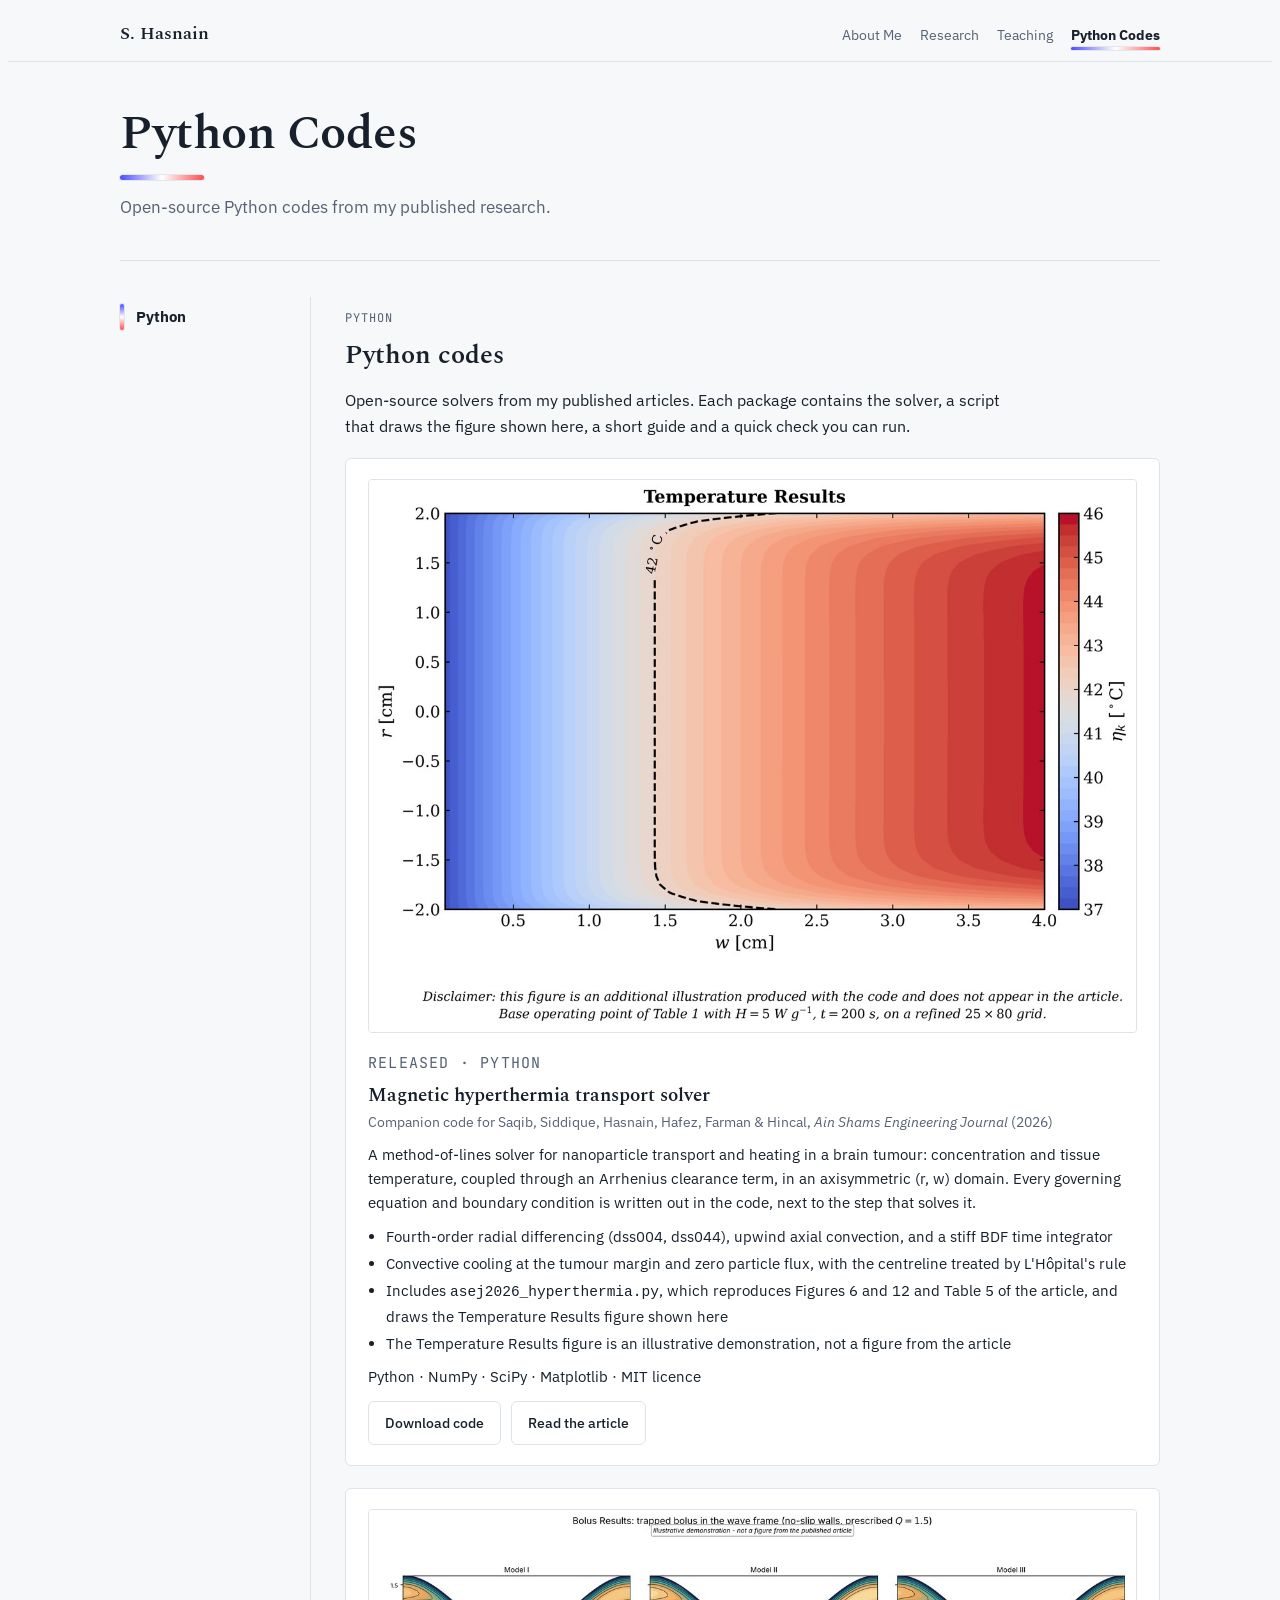
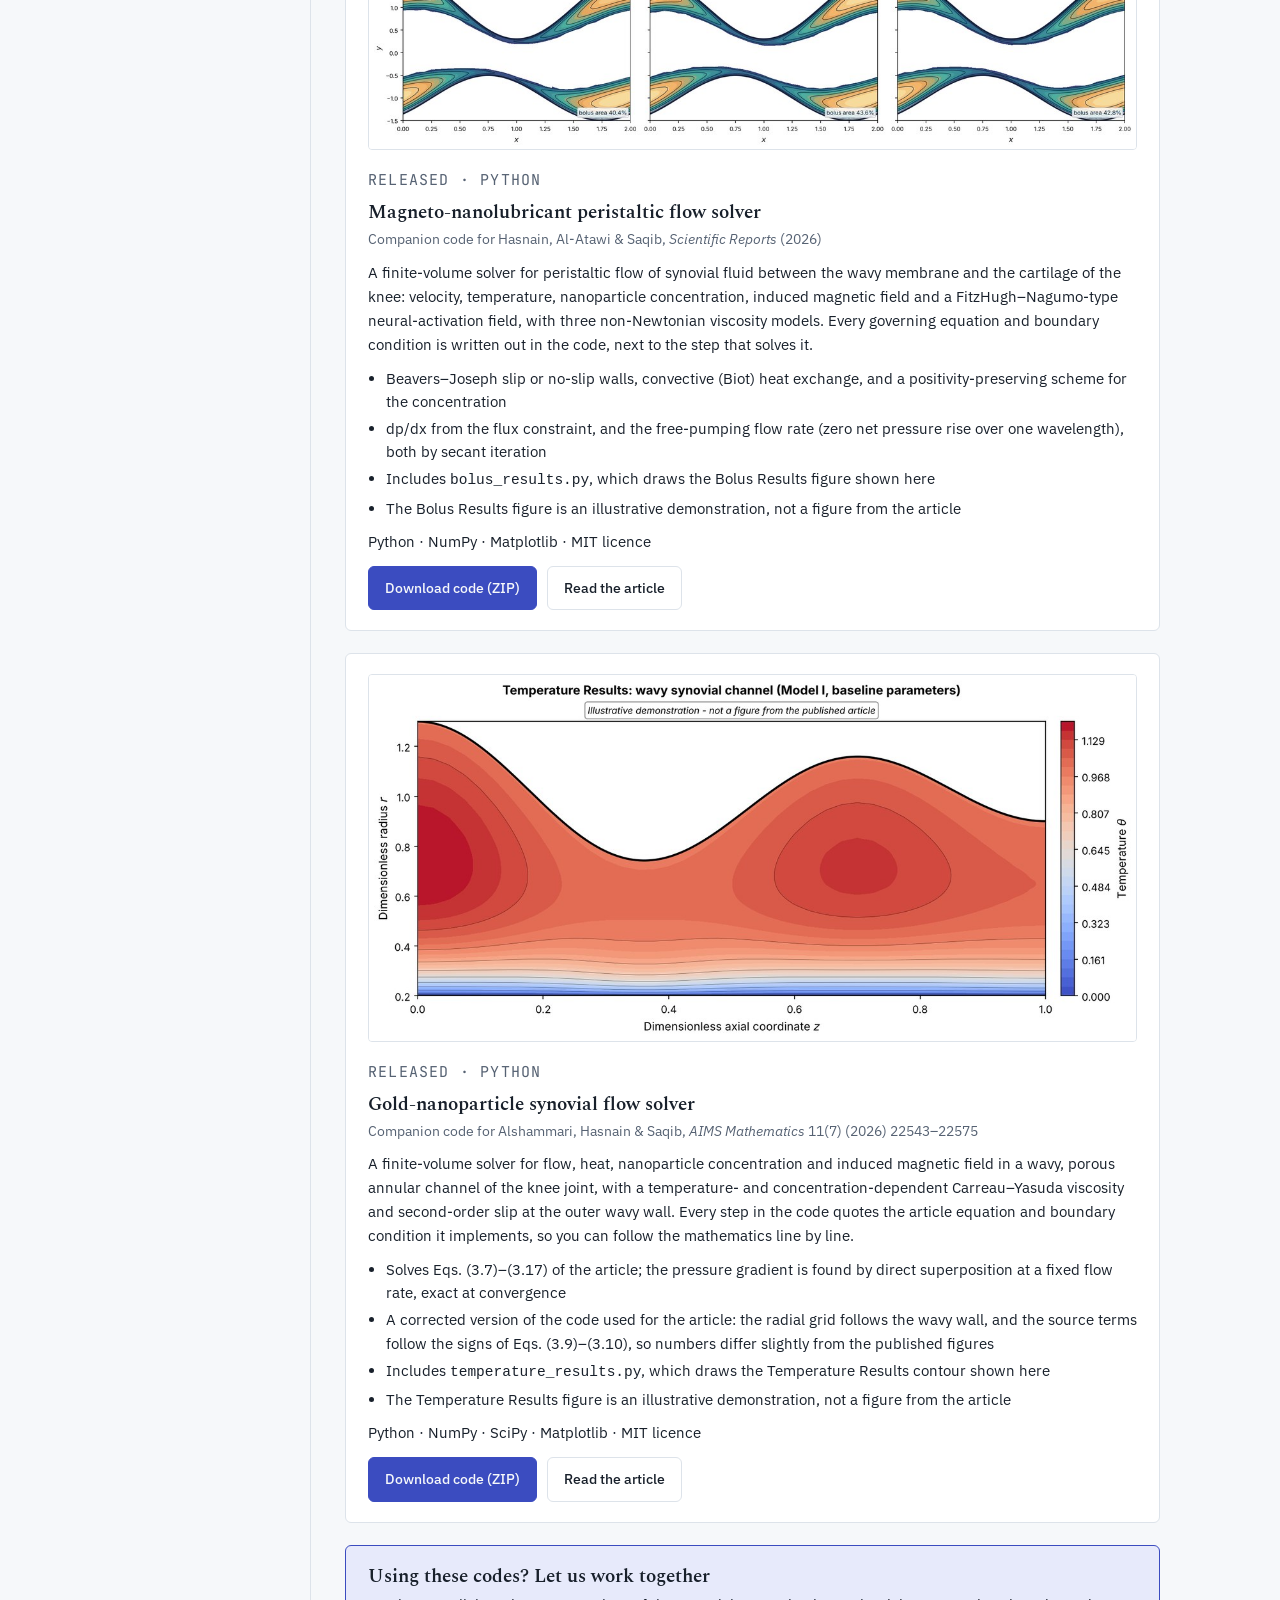
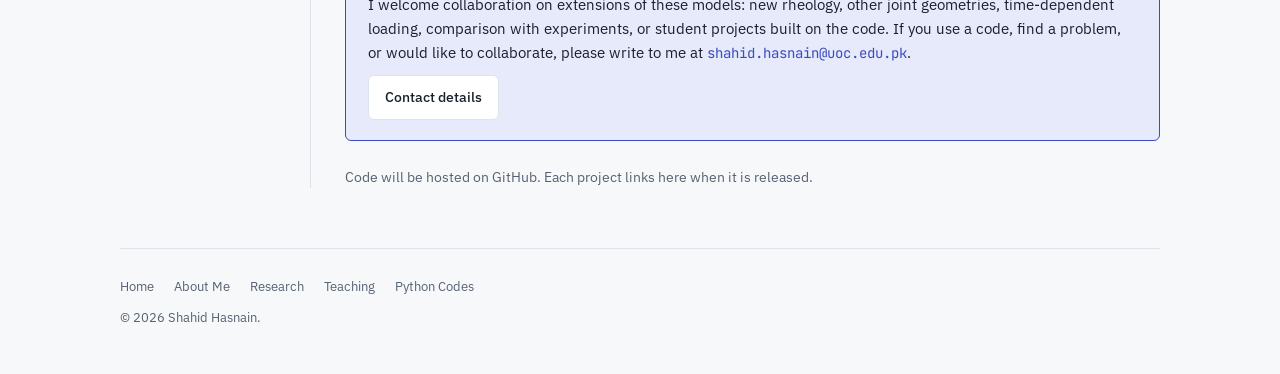
==== commit c3e8198e: "Add magnetic hyperthermia transport solver section Added a new article section for the magnetic hype" ====
--- a/codes.html
+++ b/codes.html
@@ -41,6 +41,23 @@
     <header><p class="label">Python</p><h2>Python codes</h2></header>
     <div>
         <p class="panel-intro">Open-source solvers from my published articles. Each package contains the solver, a script that draws the figure shown here, a short guide and a quick check you can run.</p>
+          <article class="code-item" id="code-asej2026">
+          <img src="code-asej2026-temperature.jpg" alt="Temperature Results: steady temperature field in the tumour at the base operating point, computed with the solver" width="1200" height="864" loading="lazy">
+          <div>
+            <p class="label">Released · Python</p>
+            <h3>Magnetic hyperthermia transport solver</h3>
+            <p class="code-who">Companion code for Saqib, Siddique, Hasnain, Hafez, Farman &amp; Hincal, <i>Ain Shams Engineering Journal</i> (2026)</p>
+            <p>A method-of-lines solver for nanoparticle transport and heating in a brain tumour: concentration and tissue temperature, coupled through an Arrhenius clearance term, in an axisymmetric (r, w) domain. Every governing equation and boundary condition is written out in the code, next to the step that solves it.</p>
+            <ul class="code-points">
+              <li>Fourth-order radial differencing (dss004, dss044), upwind axial convection, and a stiff BDF time integrator</li>
+              <li>Convective cooling at the tumour margin and zero particle flux, with the centreline treated by L'Hôpital's rule</li>
+              <li>Includes <code>asej2026_hyperthermia.py</code>, which reproduces Figures 6 and 12 and Table 5 of the article, and draws the Temperature Results figure shown here</li>
+              <li>The Temperature Results figure is an illustrative demonstration, not a figure from the article</li>
+            </ul>
+            <p class="meta">Python · NumPy · SciPy · Matplotlib · MIT licence</p>
+            <p class="actions"><a class="btn" href="code-asej2026.zip" download>Download code</a> <a class="btn" href="https://doi.org/10.1016/j.asej.2026.104507" target="_blank" rel="noopener">Read the article</a></p>
+          </div>
+        </article>
         <article class="code-item" id="code-scirep2026">
           <img src="code-scirep2026-bolus.jpg" alt="Bolus Results: trapped bolus in the wave frame for viscosity Models I, II and III, computed with the solver" width="1200" height="374" loading="lazy">
           <div>
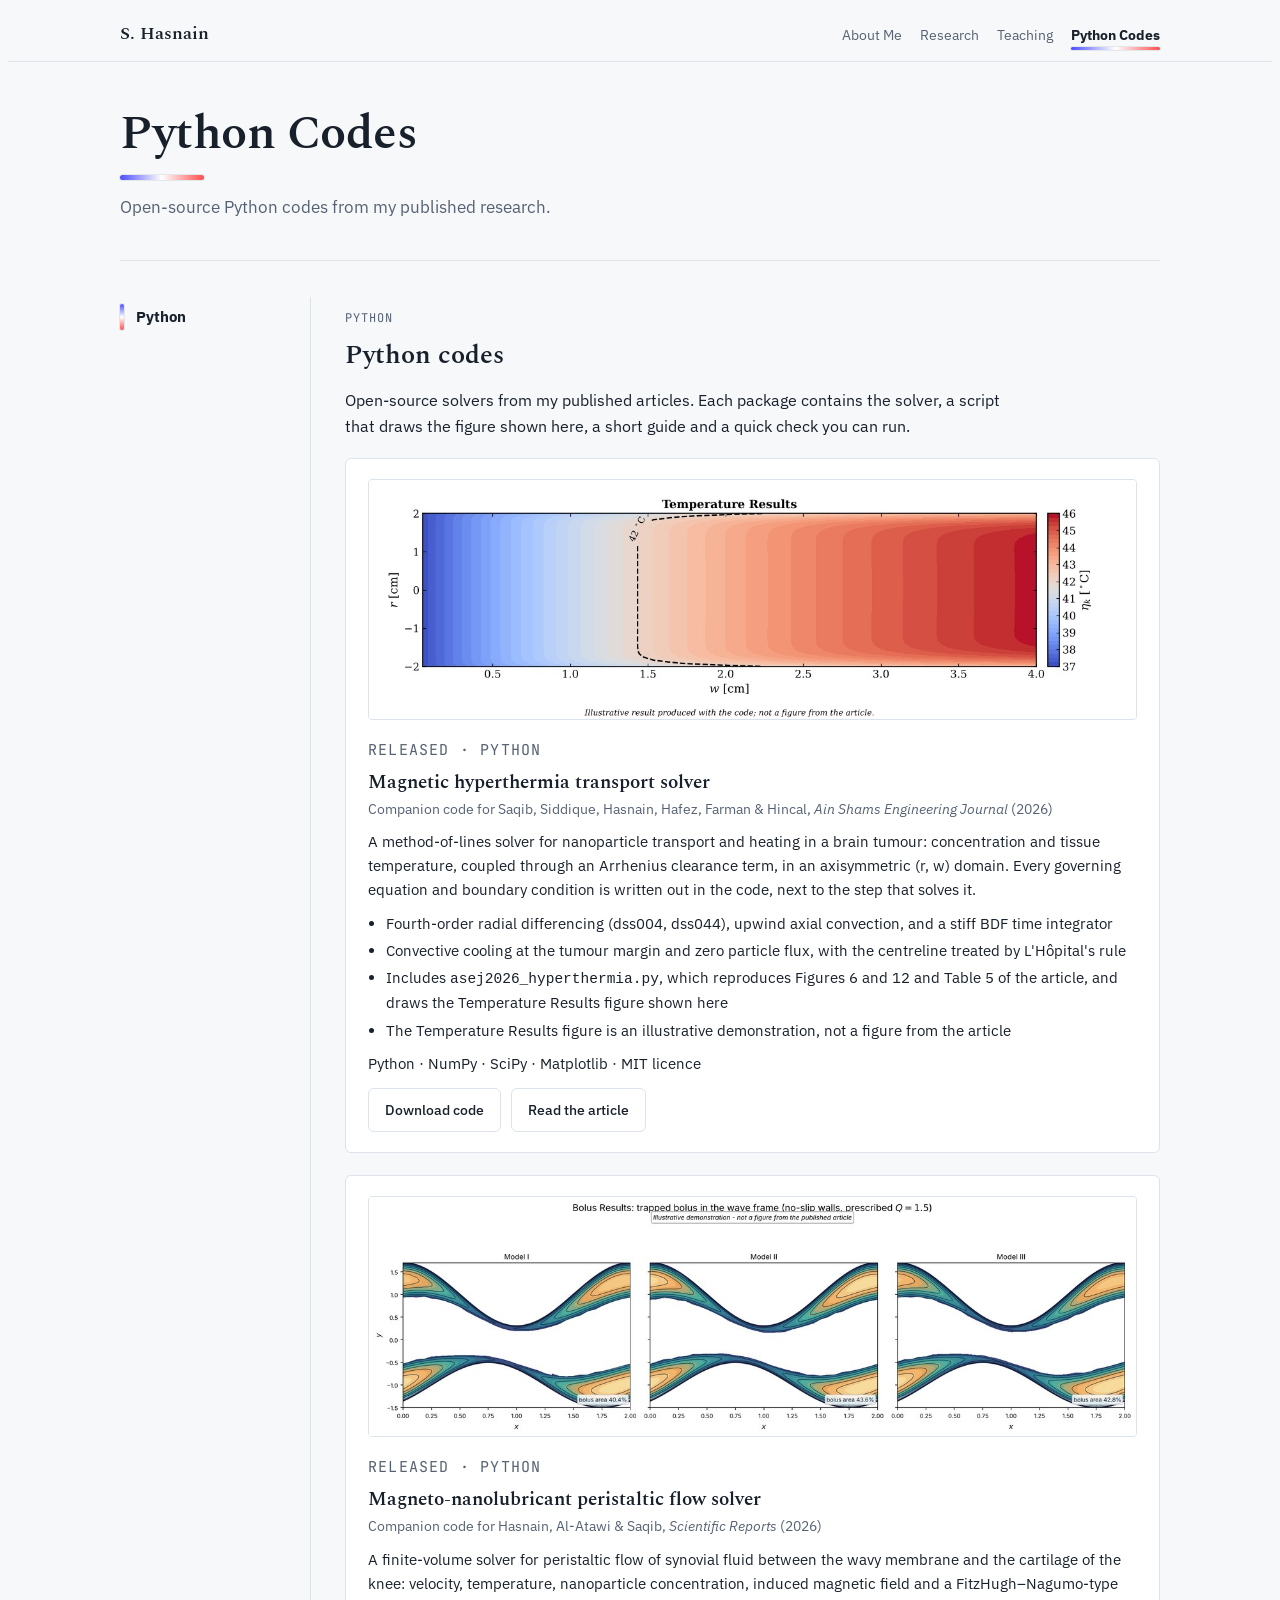
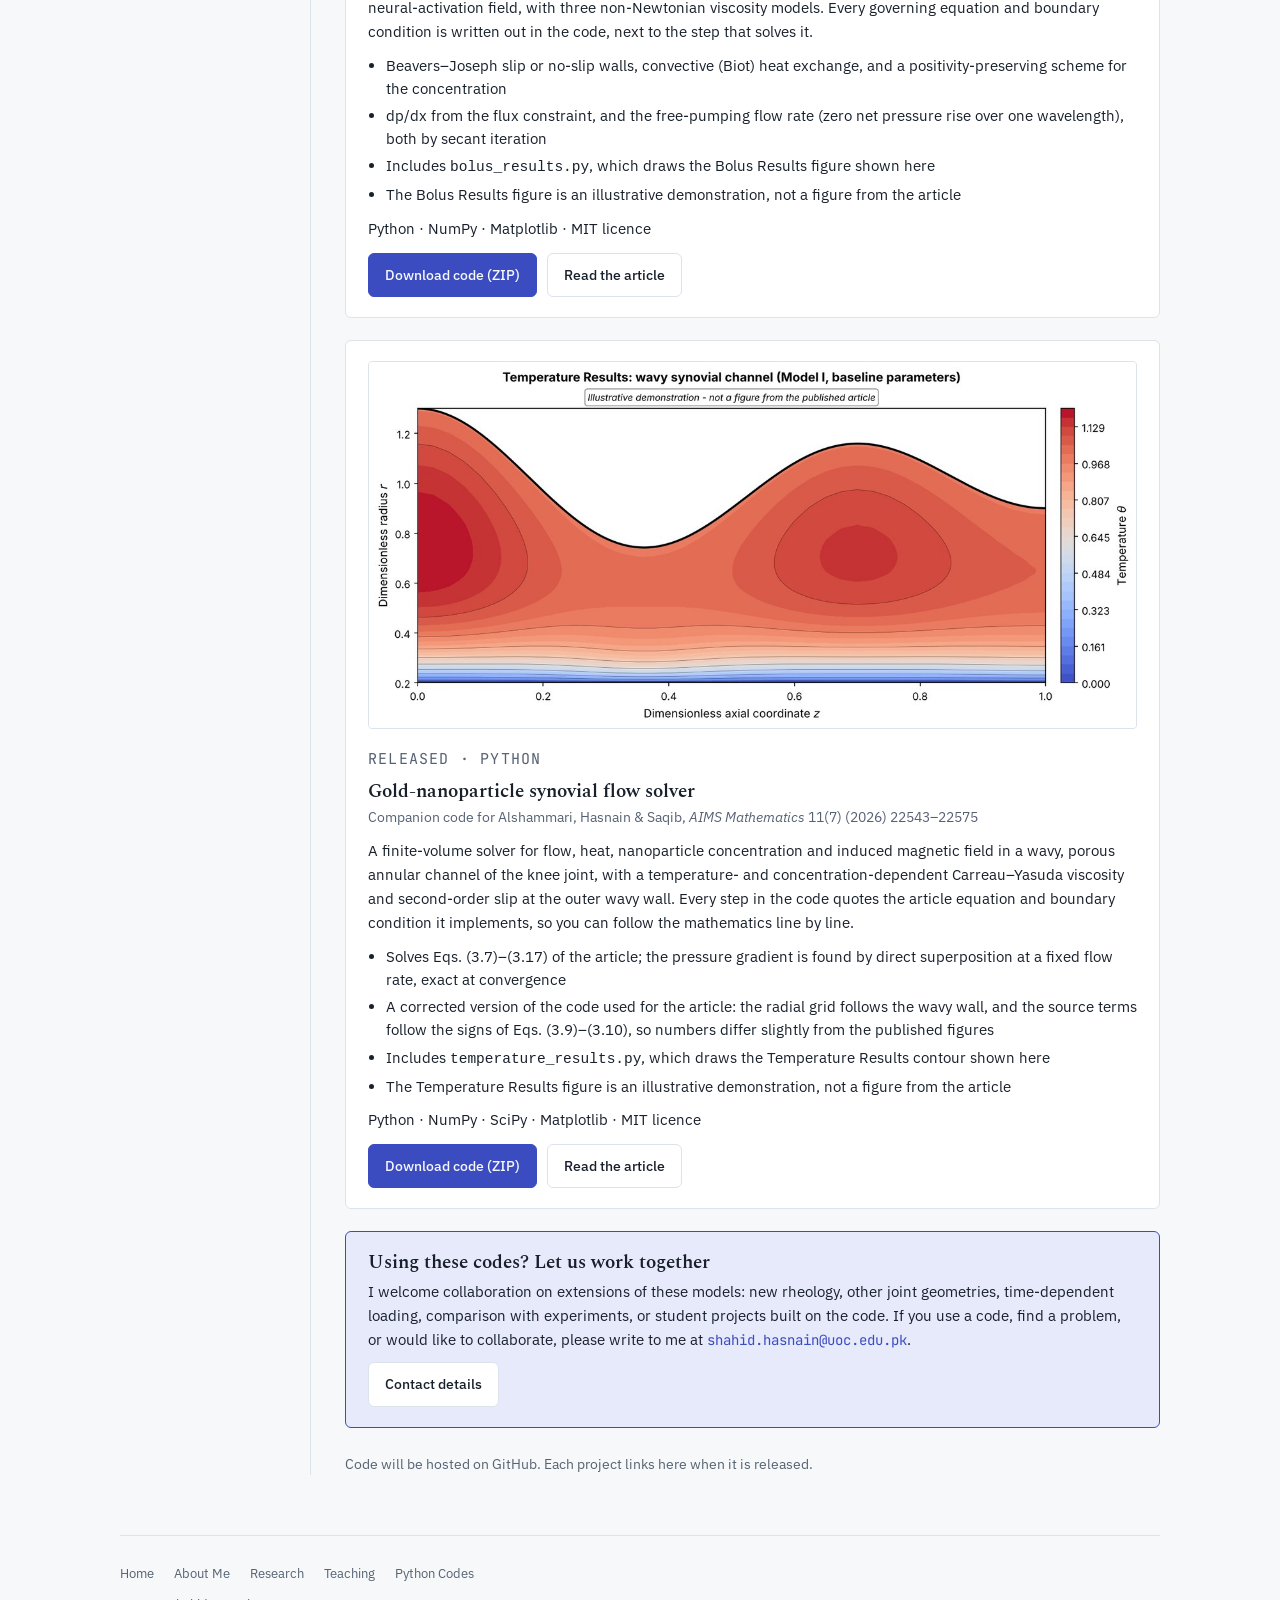
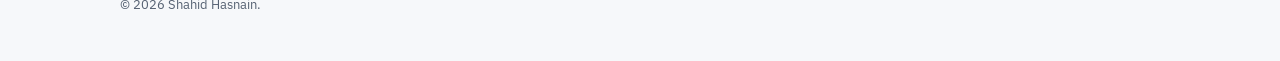
==== commit bbfce4c0: "Update codes.html Fix ASEJ banner size" ====
--- a/codes.html
+++ b/codes.html
@@ -42,7 +42,7 @@
     <div>
         <p class="panel-intro">Open-source solvers from my published articles. Each package contains the solver, a script that draws the figure shown here, a short guide and a quick check you can run.</p>
           <article class="code-item" id="code-asej2026">
-          <img src="code-asej2026-temperature.jpg" alt="Temperature Results: steady temperature field in the tumour at the base operating point, computed with the solver" width="1200" height="864" loading="lazy">
+          <img src="code-asej2026-temperature.jpg" alt="Temperature Results: steady temperature field in the tumour at the base operating point, computed with the solver" width="1200" height="374" loading="lazy">
           <div>
             <p class="label">Released · Python</p>
             <h3>Magnetic hyperthermia transport solver</h3>
